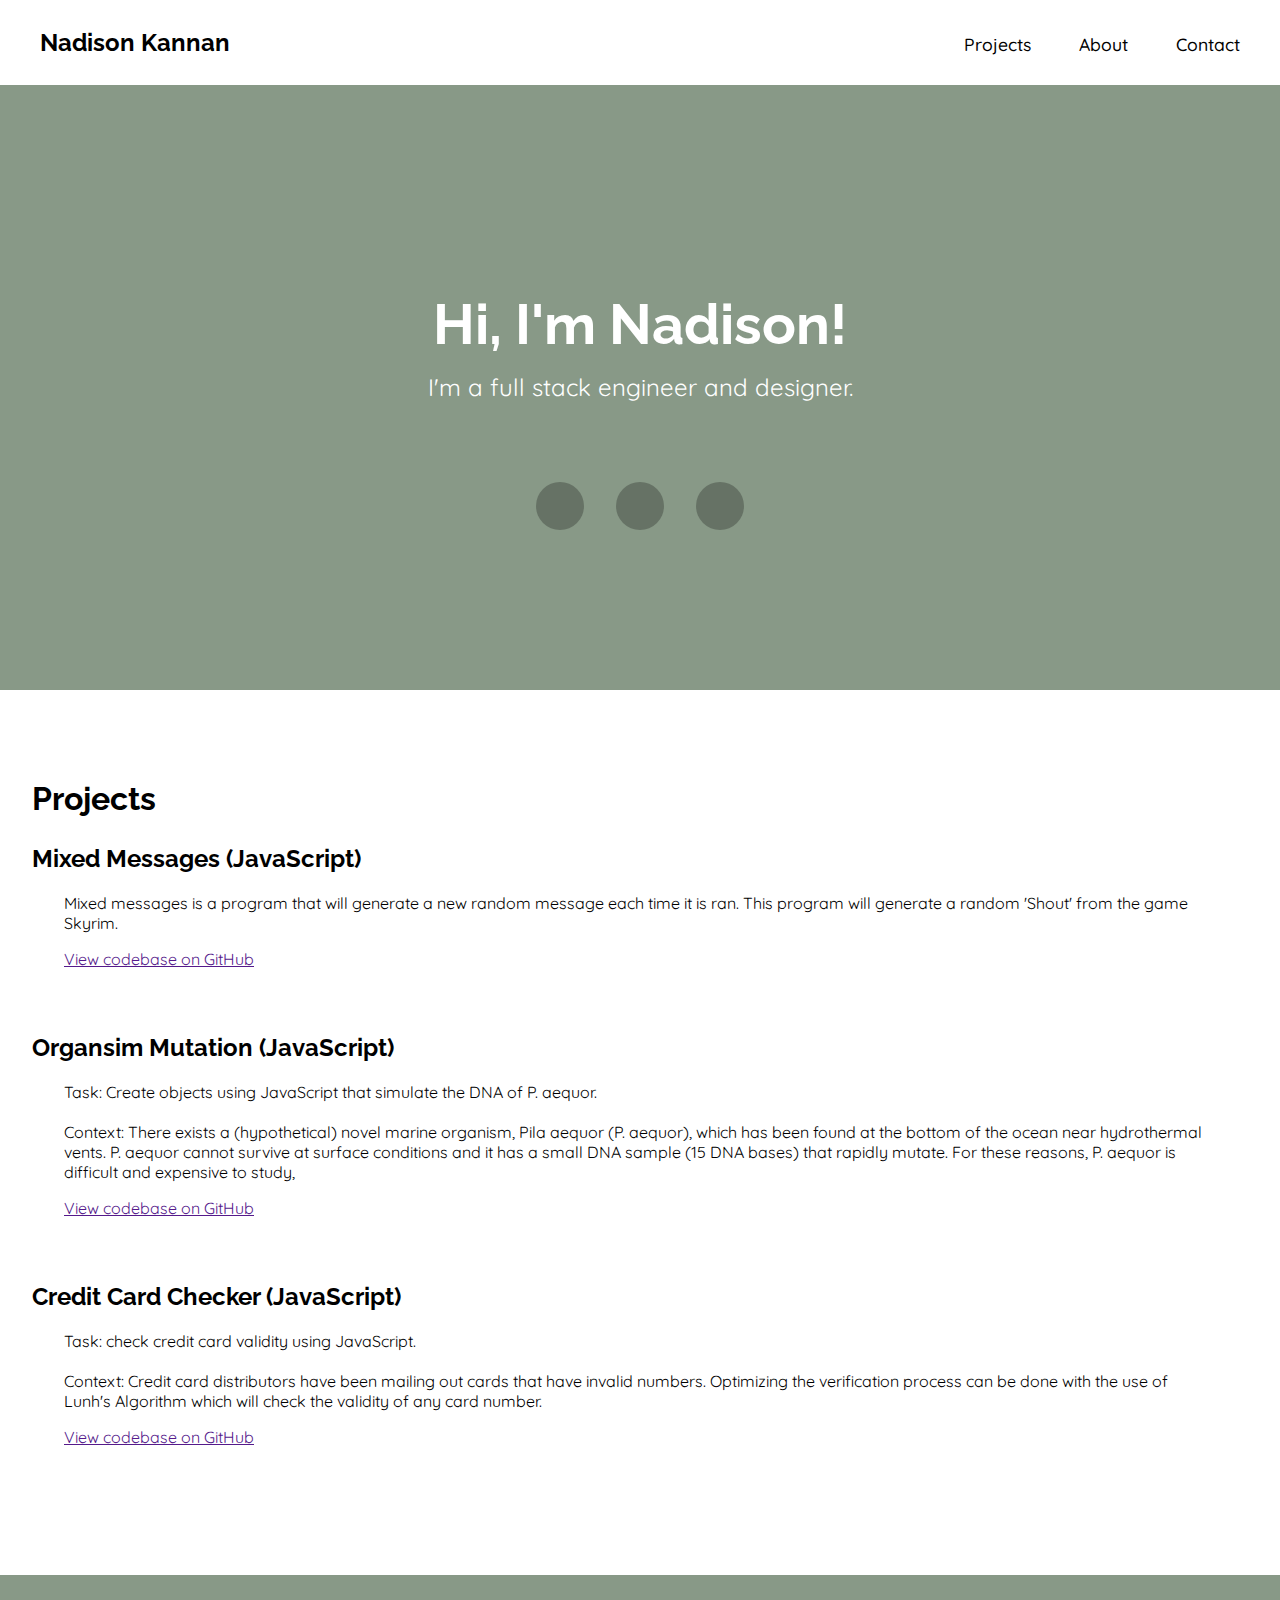
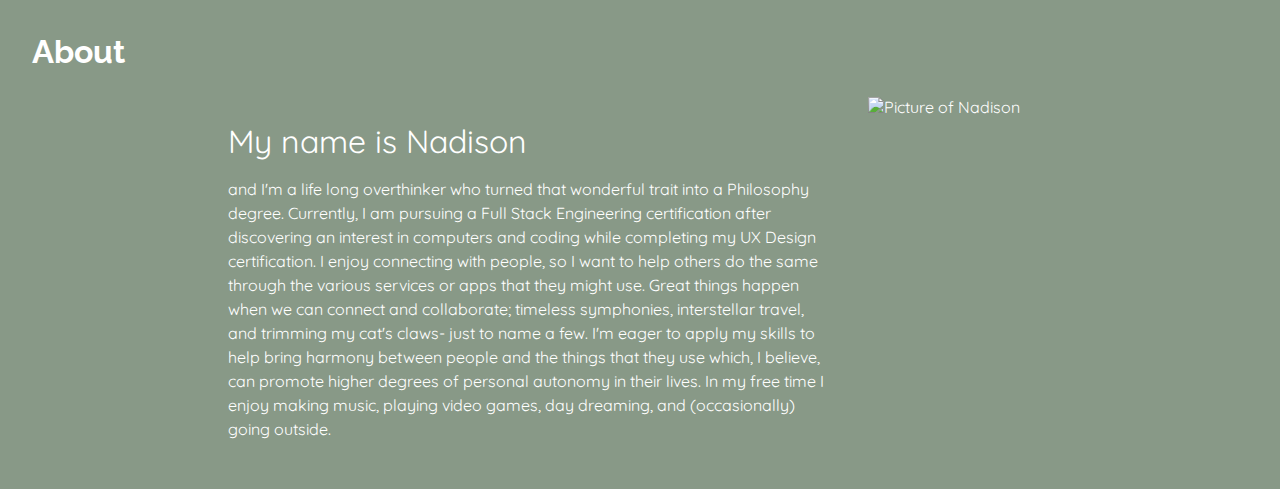
==== index.html @ 021ddaa5 "Add About Me" ====
<!DOCTYPE html>
<html lang="en">
<head>
    <meta charset="UTF-8">
    <meta http-equiv="X-UA-Compatible" content="IE=edge">
    <meta name="viewport" content="width=device-width, initial-scale=1.0">
    <link rel="stylesheet" href="./resources/styles.css">
    <link rel="preconnect" href="https://fonts.googleapis.com">
    <link rel="preconnect" href="https://fonts.gstatic.com" crossorigin>
    <link href="https://fonts.googleapis.com/css2?family=Quicksand:wght@300;400;500;700&family=Raleway:wght@300;400;500&display=swap" rel="stylesheet">
    <title>Nadison's Portfolio</title>
</head>
<body>
    <!-- Header -->
    <header>
        <div id="logo">
            <h2><a href="./index.html">Nadison Kannan</a></h2>
        </div>
        <nav>
            <ol>
                <li><a href="">Projects</a></li>
                <li><a href="./about.html">About</a></li>
                <li><a href="./contact.html">Contact</a></li>
            </ol>
        </nav>
    </header>

    <!-- Banner -->
    <section id="banner">
        <div id="intro">
            <h2>Hi, I'm Nadison!</h2>
            <p>I'm a full stack engineer and designer.</p>
            <div class="socials">
                <div class="profile linkedin"><img src="" alt=""></div>
                <div class="profile github"><img src="" alt=""></div>
                <div class="profile behance"><img src="" alt=""></div>
            </div>
        </div>
    </section>
        
    <!-- Projects -->
    <section id="work">
        <div class="title">
            <h2>Projects</h2>
        </div>
        <!-- Each section will be hidden and can be revealed via click using JS -->
        <div class="project">
            <h2>Mixed Messages (JavaScript)</h2>
            <div class="description-container">
                <p class="description">
                Mixed messages is a program that will generate a new random message 
                each time it is ran. This program will generate a random 'Shout' from the game Skyrim.
                </p>
                <a href="">View codebase on GitHub</a>
            </div>
        </div>
        <div class="project">
            <h2>Organsim Mutation (JavaScript)</h2>
            <div class="description-container">
                <p class="description">
                    Task: Create objects using JavaScript that simulate the DNA of P. aequor.
                    <br>
                    <br>
                    Context: There exists a (hypothetical) novel marine organism, Pila aequor (P. aequor), which has been
                    found at the bottom of the ocean near hydrothermal vents. P. aequor cannot survive at surface 
                    conditions and it has a small DNA sample (15 DNA bases) that rapidly mutate. For these reasons,
                    P. aequor is difficult and expensive to study,
                </p>
                <a href="">View codebase on GitHub</a>
            </div>
        </div>
        <div class="project">
            <h2>Credit Card Checker (JavaScript)</h2>
            <div class="description-container">
                <p class="description">
                    Task: check credit card validity using JavaScript. 
                    <br>
                    <br>
                    Context: Credit card distributors have been mailing out cards that have invalid numbers. 
                    Optimizing the verification process can be done with the use of Lunh's Algorithm 
                    which will check the validity of any card number. </p>
                <a href="">View codebase on GitHub</a>
            </div>
        </div>

        <!-- IDEA 1        
        <div class="projects">
            <div class="container">
                <a href=""><img src="" alt=""></a>
                <a href=""><p>Mixed Messages (JavaScript)</p></a>
            </div>
            <div class="container">
                <a href=""><img src="" alt=""></a>
                <a href=""><p>Organism Mutation (JavaScript)</p></a>
            </div>
            <div class="container">
                <a href=""><img src="" alt=""></a>
                <a href=""><p>Credential Checker (JavaScript)</p></a>
            </div>
        </div>
         -->
    </section>

    <!-- About -->
    <section id="about">
        <div class="title">
            <h2>About</h2>
        </div>
        <div class="about-countainer">
            <div id="portrait">
                <img src="./resources/images/headshot_longtie_edit1 (1) 2.jpg" alt="Picture of Nadison">
            </div> 
            <div class="details-container">
                <h3>My name is Nadison</h3>
                <p><br>  and I'm a life long overthinker who turned that wonderful trait into a Philosophy degree. Currently, I am pursuing a Full Stack Engineering certification after discovering an interest in computers and coding while completing my UX Design certification. I enjoy connecting with people, so I want to help others do the same through the various services or apps that they might use. Great things happen when we can connect and collaborate; timeless symphonies, interstellar travel, and trimming my cat's claws- just to name a few. I'm eager to apply my skills to help bring harmony between people and the things that they use which, I believe, can promote higher degrees of personal autonomy in their lives. 
    
                    In my free time I enjoy making music, playing video games, day dreaming, and (occasionally) going outside. </p>
            </div>
            
        </div>
    </section>

</body>
</html>
---- resources/styles.css ----
/* Universal */
body {
    font-family: 'Quicksand', sans-serif;
    font-size: 16px;
    margin: 0;
    padding: 0;
}

h1 , h2{
    font-family: 'Raleway', sans-serif;
}

/* Header */
header {
    display: flex;
    justify-content: space-between;
    align-items: baseline;
    padding: 0.5rem 2.5rem;
    /* border: 1px solid red; */
}

#logo a {
    font-weight: bold;
}

nav ol {
    display: flex;
    list-style-type: none;
}

nav ol li {
    margin-left: 3rem;
    font-size: 1.1rem;
}

header a {
    text-decoration: none;
    font-weight: 500;
    color: black;
    transition: 0.5s;
}

header a:hover {
    color: gray;
    transition: 0.5s;
}

/* Banner */
#intro {
    /* border: 1px solid red; */
    text-align: center;
    padding: 10rem 0;
    font-size: 1.5rem;
    background-color: #889987;
    color: white;
}

#intro h2 {
    font-size: 3.5rem;
}

#intro p {
    font-weight: 400;
    margin-top: -2rem;
}

.socials {
    /* border: 1px solid red; */
    margin-top: 5rem;
    display: flex;
    justify-content: center;
}

.profile {
    width: 3rem;
    height: 3rem;
    background-color: rgba(0, 0, 0, 0.25);
    border-radius: 100%;
    margin: 0 1rem;
    transition: 0.25s;
}

.profile:hover {
    background-color: #3f7bbf;
    transition: 0.25s;
}

/* Projects */
#work {
    padding: 2rem 0;
    margin: 2rem;
    /* border: 1px solid red; */
}

.title h2 {
    /* text-align: center; */
    font-size: 2rem;
}

.project {
    margin-bottom: 2rem;
}

.description-container {
    margin: 0 2rem 4rem 2rem;
}

/* IDEA 1 */
/* .projects {
    margin: auto 5rem;
    border: 1px solid red;
    display: flex;
    flex-flow: row wrap;
    justify-content: space-evenly;

}

.container {
    border: 1px solid red;
    margin: 1rem 2rem;
    flex-basis: 30%;
    min-height: 15rem;
    min-width: 15rem;
    max-width: 15rem;
} */

/* About */
#about {
    padding: 2rem 0;
    background-color: #889987;
    color: white;
    /* border: 1px solid red; */
}

#about .title h2 {
    /* text-align: center; */
    font-size: 2rem;
    margin-left: 2rem;
}

.about-countainer {
    display: flex;
    flex-flow: row-reverse wrap;
    justify-content: center;
    margin: 0 2rem;
    /* flex-flow: row-reverse wrap; */
}

.details-container h3 {
    font-weight: 400;
    font-size: 2rem;
    margin-bottom: 0;
}

.details-container p {
    margin-top: 0;
}

.details-container {
    max-width: 50%;
    /* border: 1px solid red; */
    line-height: 1.5rem;
}

#portrait {

}

#portrait img {
    /* border: 1px solid red; */
    height: 35rem;
    width: auto;
    overflow: hidden;
    margin: 0 2rem;
}

/* Footer */
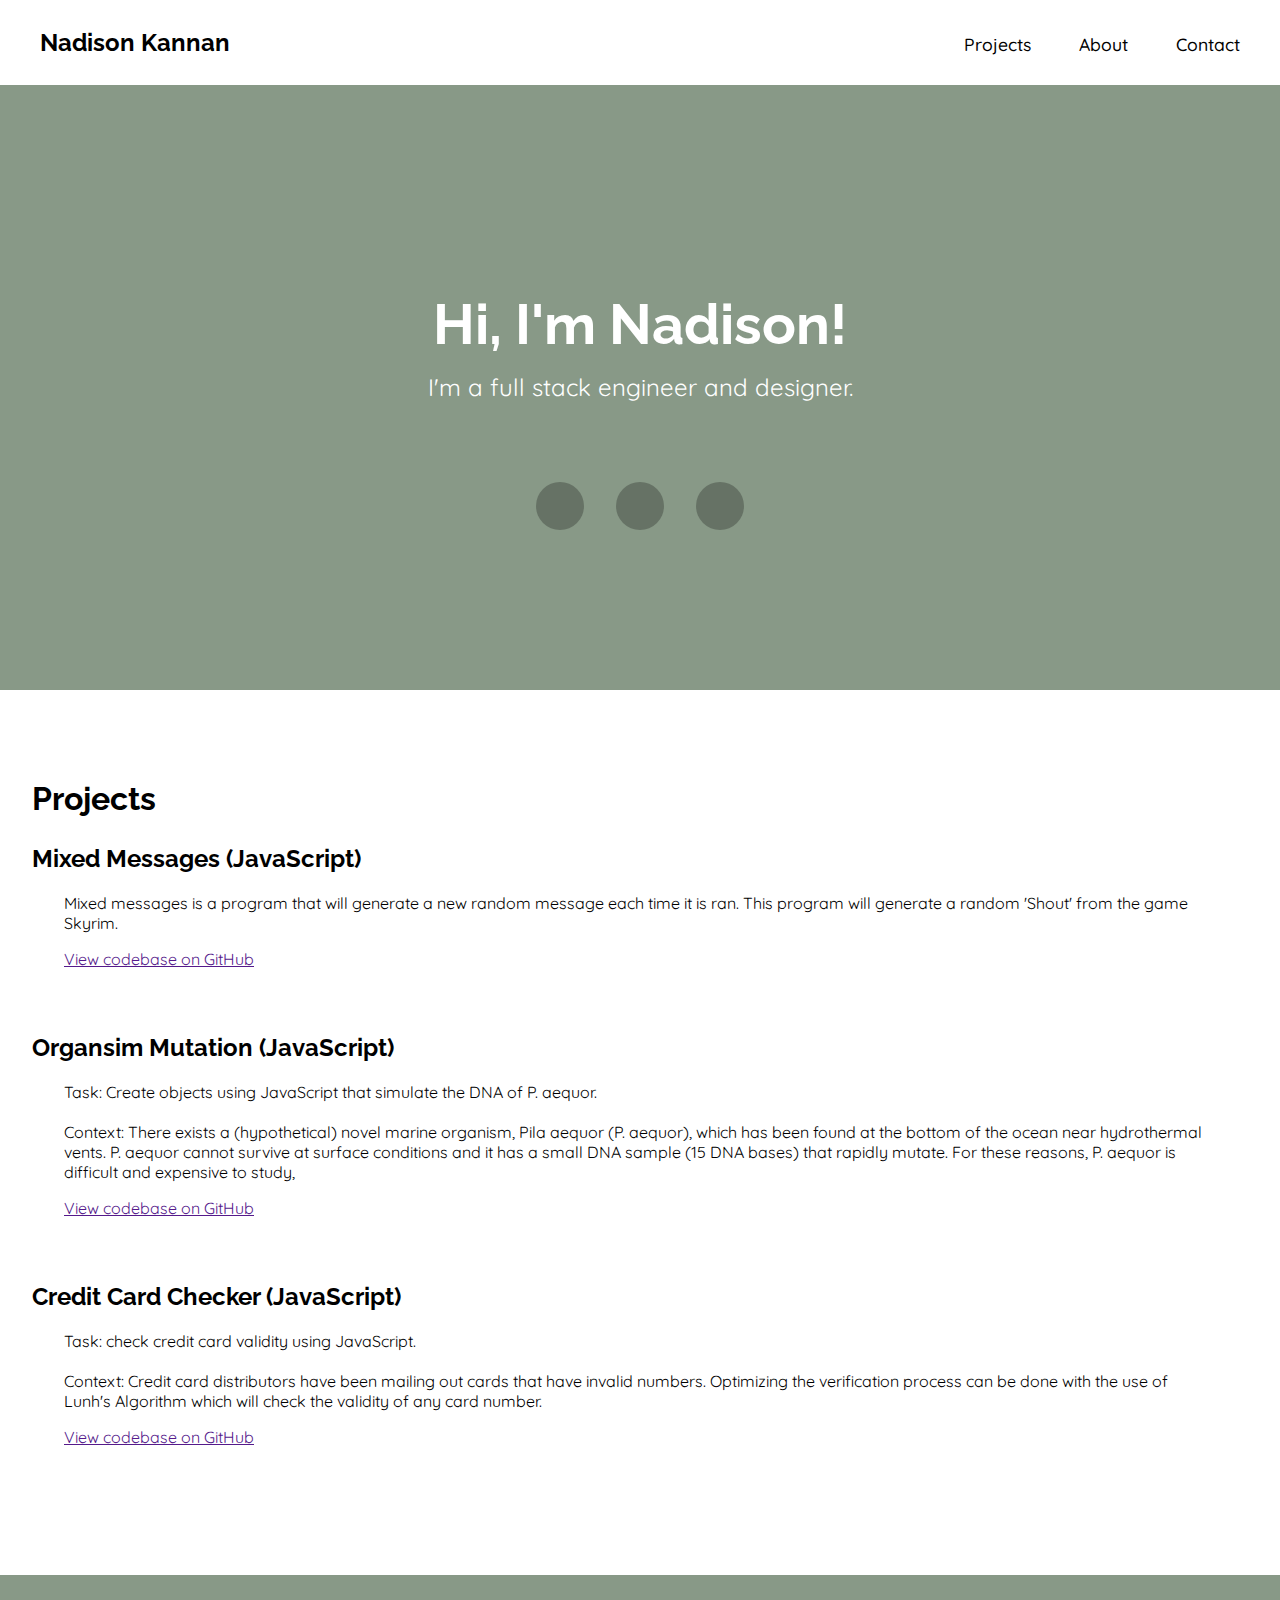
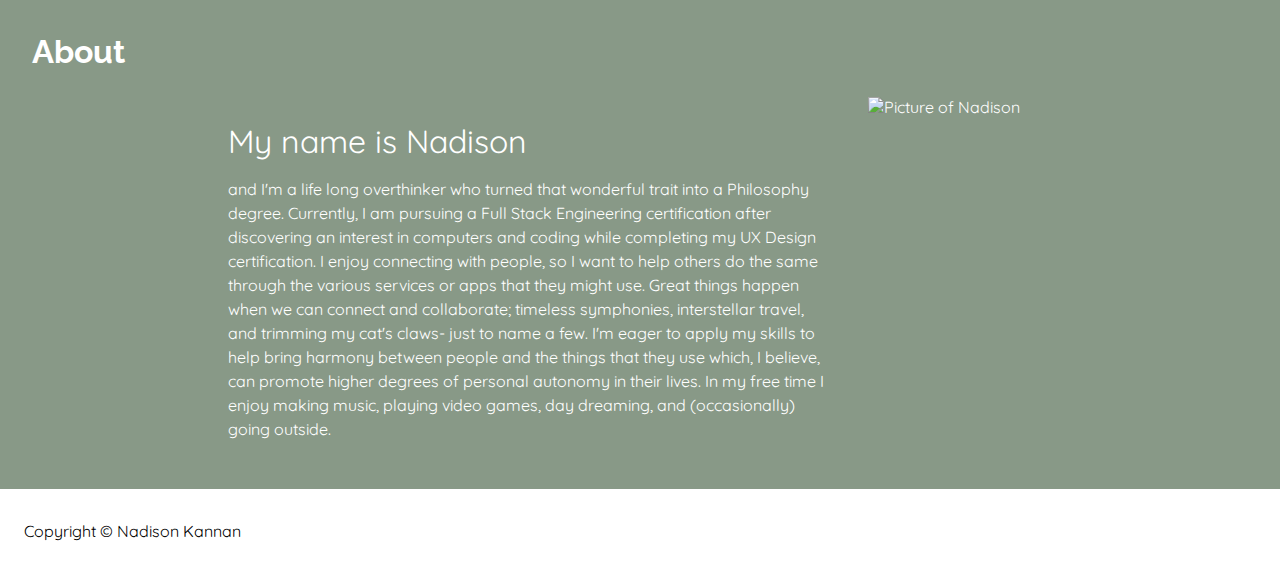
==== commit c743a8a4: "Add footer" ====
--- a/index.html
+++ b/index.html
@@ -120,5 +120,10 @@
         </div>
     </section>
 
+    <!-- Footer -->
+    <footer>
+        <p>Copyright © Nadison Kannan</p>
+    </footer>
+
 </body>
 </html>--- a/resources/styles.css
+++ b/resources/styles.css
@@ -174,4 +174,9 @@
     margin: 0 2rem;
 }
 
-/* Footer */+/* Footer */
+
+
+footer p {
+    margin: 2rem 0 2rem 1.5rem;
+}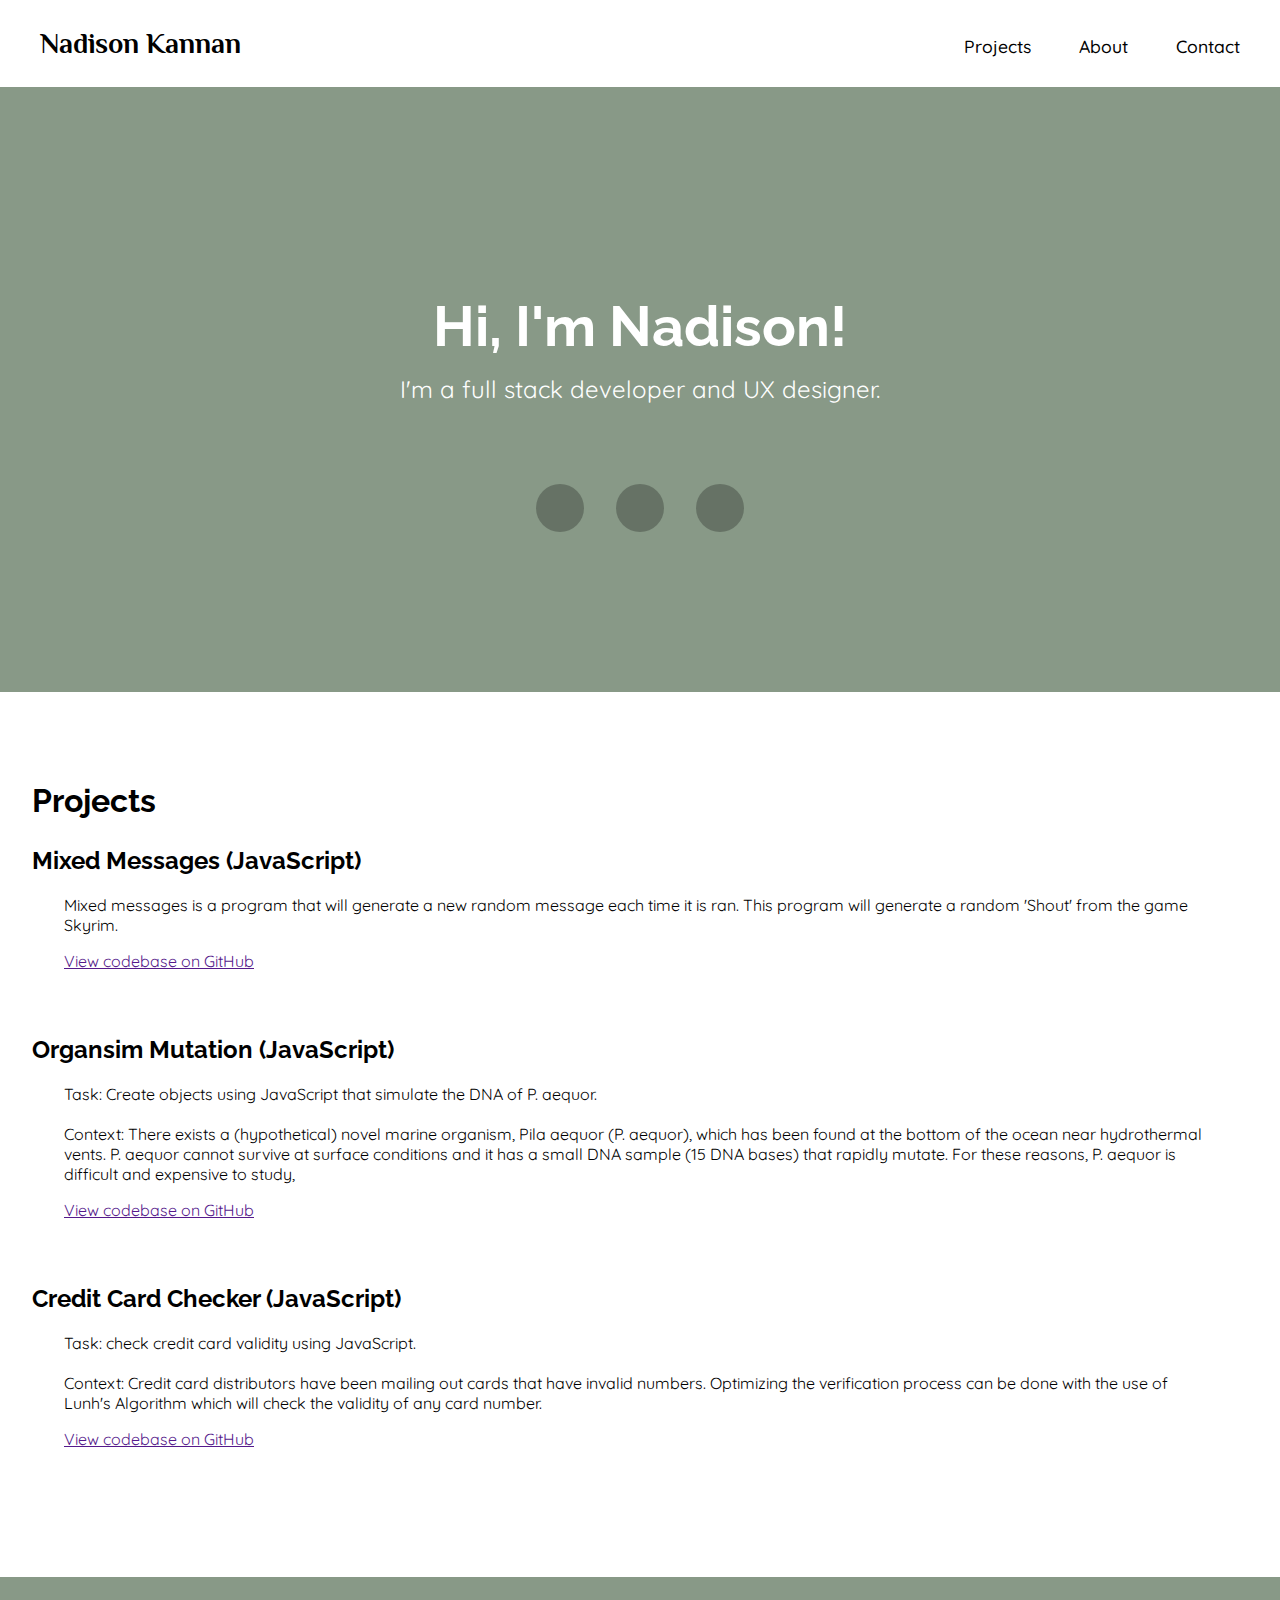
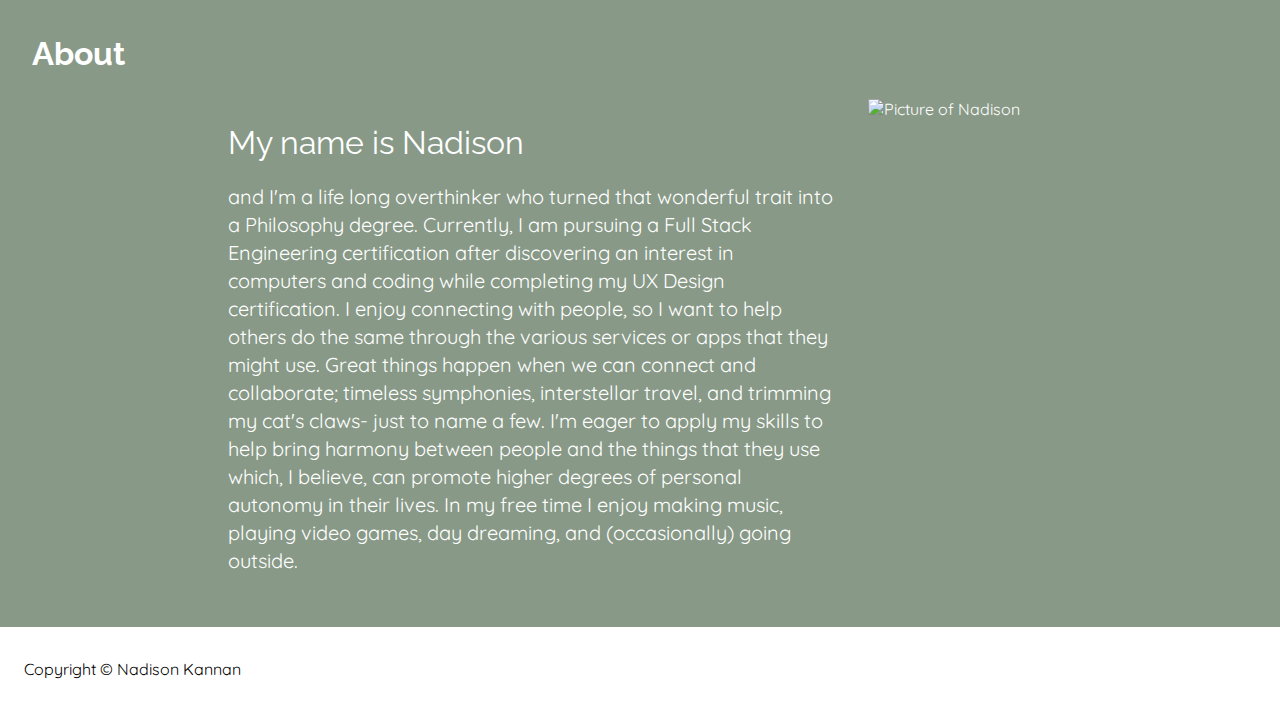
==== commit 8a6a2fbc: "Add social icons" ====
--- a/index.html
+++ b/index.html
@@ -7,7 +7,10 @@
     <link rel="stylesheet" href="./resources/styles.css">
     <link rel="preconnect" href="https://fonts.googleapis.com">
     <link rel="preconnect" href="https://fonts.gstatic.com" crossorigin>
-    <link href="https://fonts.googleapis.com/css2?family=Quicksand:wght@300;400;500;700&family=Raleway:wght@300;400;500&display=swap" rel="stylesheet">
+    <link rel="preconnect" href="https://fonts.googleapis.com">
+<link rel="preconnect" href="https://fonts.gstatic.com" crossorigin>
+<link href="https://fonts.googleapis.com/css2?family=Philosopher&family=Quicksand:wght@300;400;500;700&family=Raleway:wght@300;400;500&display=swap" rel="stylesheet">
+    <script src="https://kit.fontawesome.com/886e2b9f76.js" crossorigin="anonymous"></script>
     <title>Nadison's Portfolio</title>
 </head>
 <body>
@@ -29,11 +32,11 @@
     <section id="banner">
         <div id="intro">
             <h2>Hi, I'm Nadison!</h2>
-            <p>I'm a full stack engineer and designer.</p>
+            <p>I'm a full stack developer and UX designer.</p>
             <div class="socials">
-                <div class="profile linkedin"><img src="" alt=""></div>
-                <div class="profile github"><img src="" alt=""></div>
-                <div class="profile behance"><img src="" alt=""></div>
+                <a href="https://www.linkedin.com/in/nadison-kannan/" target="_blank"><div class="profile linkedin"><i class="fa-brands fa-linkedin-in"></i></div></a>
+                <a href="https://github.com/nkannan94"  target="_blank"><div class="profile github"><i class="fa-brands fa-github"></i></div></a>
+                <a href="https://www.behance.net/nadisonkannan"  target="_blank"><div class="profile behance"><i class="fa-brands fa-behance"></i></div></a>
             </div>
         </div>
     </section>
@@ -123,6 +126,7 @@
     <!-- Footer -->
     <footer>
         <p>Copyright © Nadison Kannan</p>
+        
     </footer>
 
 </body>
--- a/resources/styles.css
+++ b/resources/styles.css
@@ -6,7 +6,11 @@
     padding: 0;
 }
 
-h1 , h2{
+h1 {
+    font-family: 'Philosopher', sans-serif;
+}
+
+h2, h3, h4, h5, h6 {
     font-family: 'Raleway', sans-serif;
 }
 
@@ -21,6 +25,8 @@
 
 #logo a {
     font-weight: bold;
+    font-family: 'Philosopher', sans-serif;
+    font-size: 1.75rem;
 }
 
 nav ol {
@@ -41,7 +47,7 @@
 }
 
 header a:hover {
-    color: gray;
+    color: #3f7bbf;
     transition: 0.5s;
 }
 
@@ -71,6 +77,11 @@
     justify-content: center;
 }
 
+.socials a {
+    text-decoration: none;
+    color: #FFF;
+}
+
 .profile {
     width: 3rem;
     height: 3rem;
@@ -78,6 +89,9 @@
     border-radius: 100%;
     margin: 0 1rem;
     transition: 0.25s;
+    display: flex;
+    align-items: center;
+    justify-content: center;
 }
 
 .profile:hover {
@@ -154,16 +168,14 @@
 
 .details-container p {
     margin-top: 0;
+    font-size: 1.25rem;
+    line-height: 1.75rem;
 }
 
 .details-container {
     max-width: 50%;
     /* border: 1px solid red; */
     line-height: 1.5rem;
-}
-
-#portrait {
-
 }
 
 #portrait img {
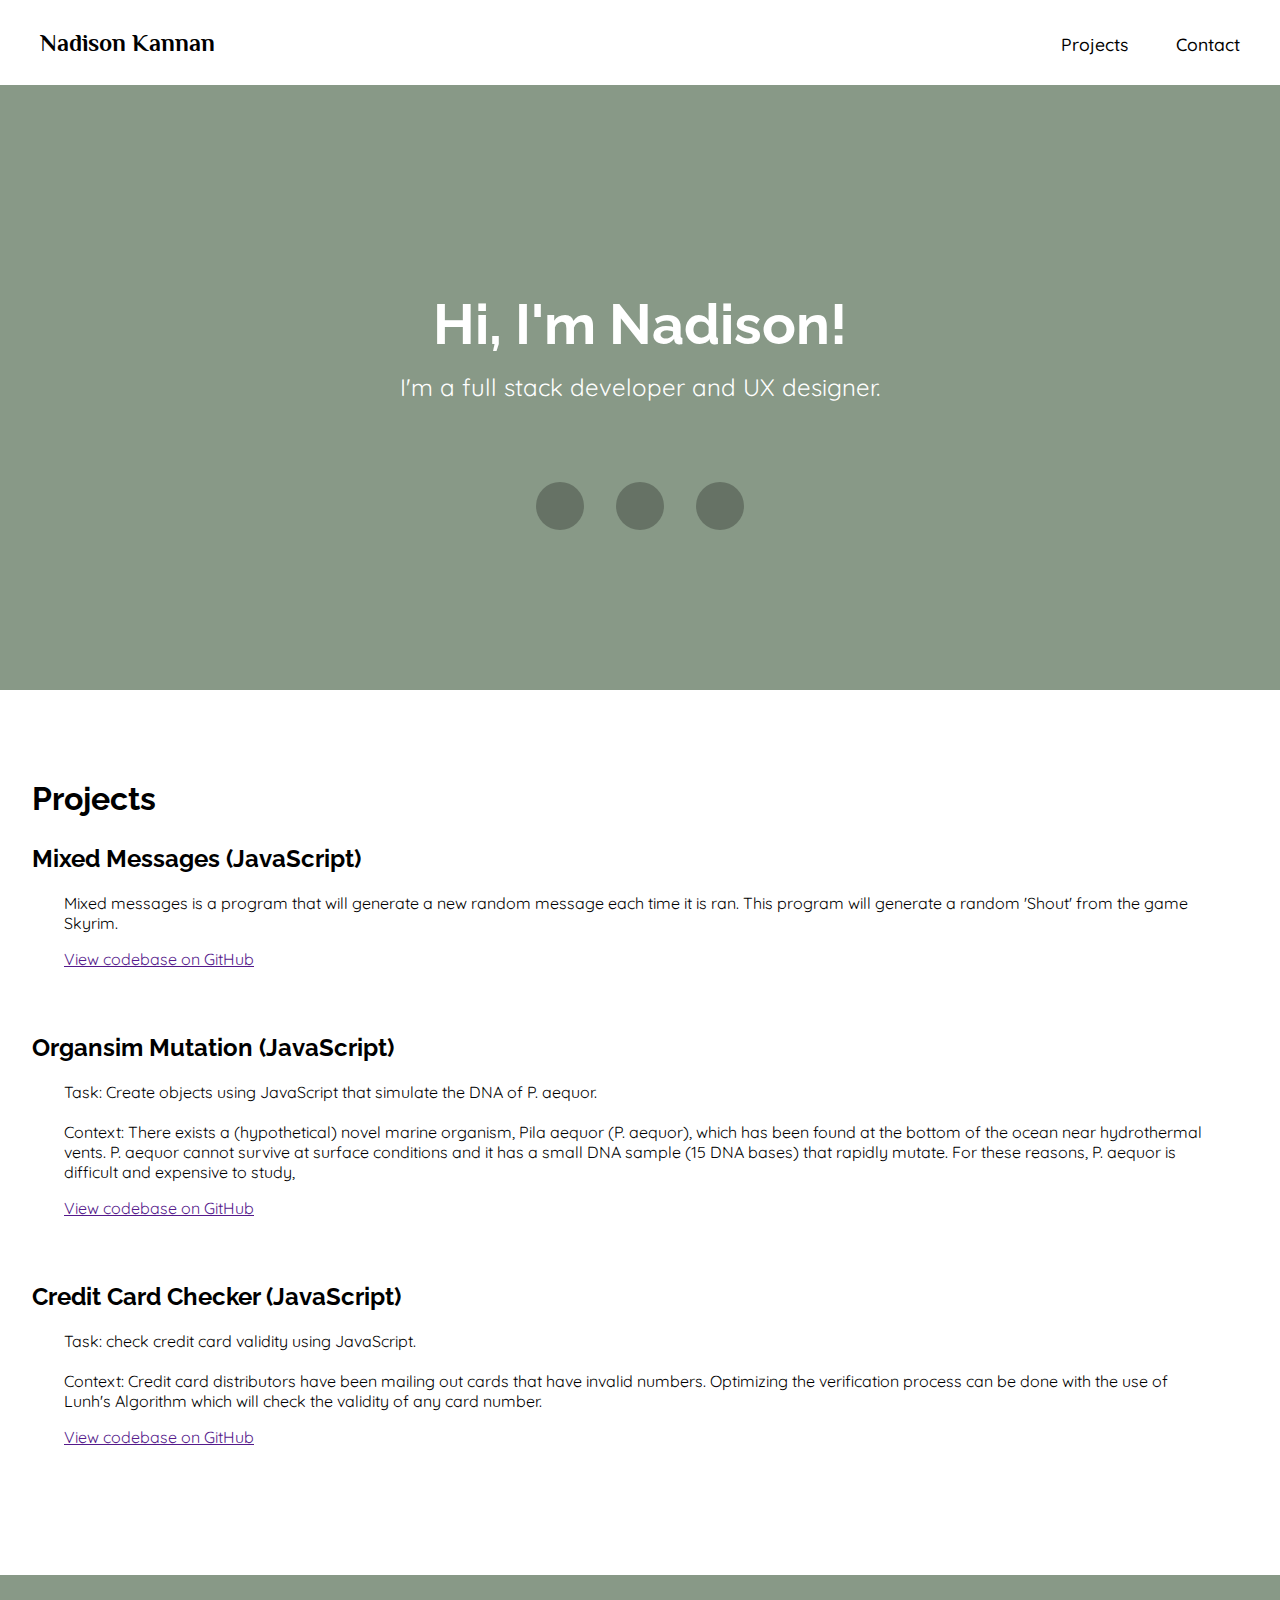
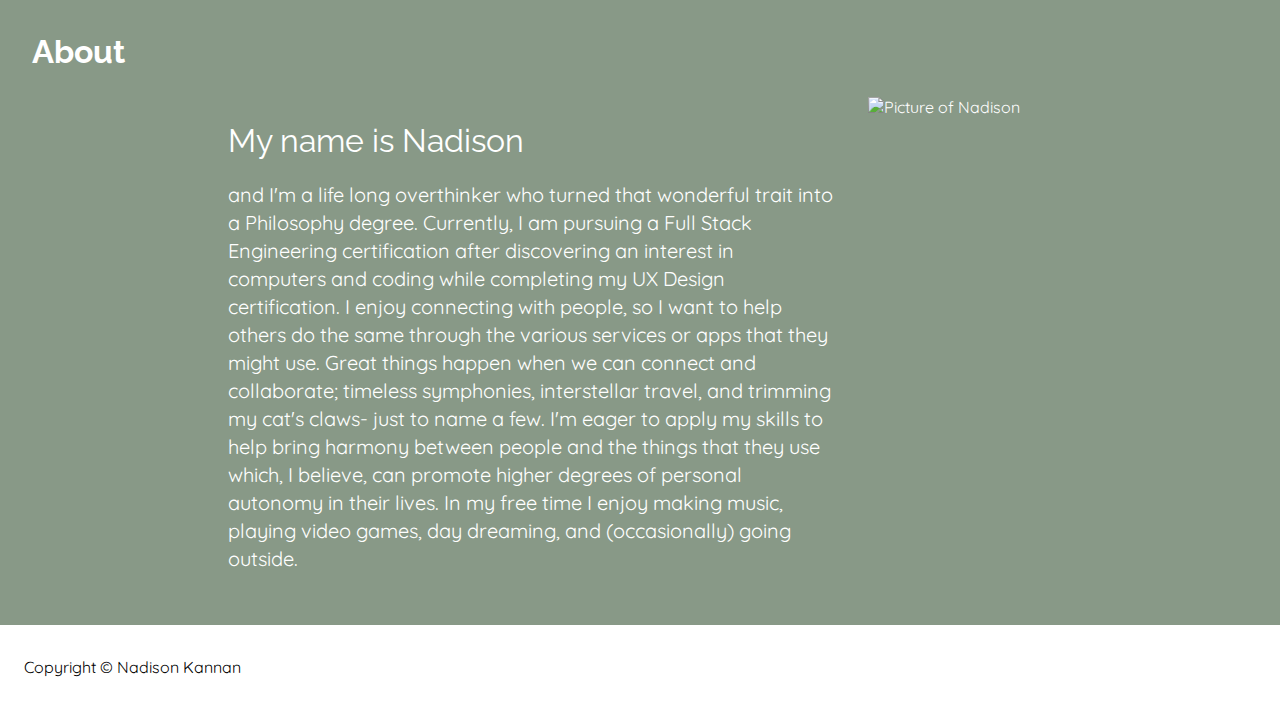
==== commit 7b16b8d2: "Same as previous" ====
--- a/index.html
+++ b/index.html
@@ -8,8 +8,8 @@
     <link rel="preconnect" href="https://fonts.googleapis.com">
     <link rel="preconnect" href="https://fonts.gstatic.com" crossorigin>
     <link rel="preconnect" href="https://fonts.googleapis.com">
-<link rel="preconnect" href="https://fonts.gstatic.com" crossorigin>
-<link href="https://fonts.googleapis.com/css2?family=Philosopher&family=Quicksand:wght@300;400;500;700&family=Raleway:wght@300;400;500&display=swap" rel="stylesheet">
+    <link rel="preconnect" href="https://fonts.gstatic.com" crossorigin>
+    <link href="https://fonts.googleapis.com/css2?family=Philosopher&family=Quicksand:wght@300;400;500;700&family=Raleway:wght@300;400;500&display=swap" rel="stylesheet">
     <script src="https://kit.fontawesome.com/886e2b9f76.js" crossorigin="anonymous"></script>
     <title>Nadison's Portfolio</title>
 </head>
@@ -21,8 +21,8 @@
         </div>
         <nav>
             <ol>
-                <li><a href="">Projects</a></li>
-                <li><a href="./about.html">About</a></li>
+                <li><a href="./index.html">Projects</a></li>
+                <!-- <li><a href="./about.html">About</a></li> -->
                 <li><a href="./contact.html">Contact</a></li>
             </ol>
         </nav>
--- a/resources/styles.css
+++ b/resources/styles.css
@@ -8,6 +8,7 @@
 
 h1 {
     font-family: 'Philosopher', sans-serif;
+    font-size: 1.75rem;
 }
 
 h2, h3, h4, h5, h6 {
@@ -26,7 +27,6 @@
 #logo a {
     font-weight: bold;
     font-family: 'Philosopher', sans-serif;
-    font-size: 1.75rem;
 }
 
 nav ol {
@@ -187,8 +187,27 @@
 }
 
 /* Footer */
-
-
 footer p {
     margin: 2rem 0 2rem 1.5rem;
+}
+
+/* Contact */
+#contact {
+    background-color: #889987;
+    padding: 2rem;
+    color: #FFF;
+    text-align: center;
+}
+
+#contact h1 {
+    font-size: 3rem;
+}
+
+#contact h2 {
+    font-weight: 200;
+}
+
+#contact .socials {
+    margin: 2rem 0;
+    padding-top: 1rem;
 }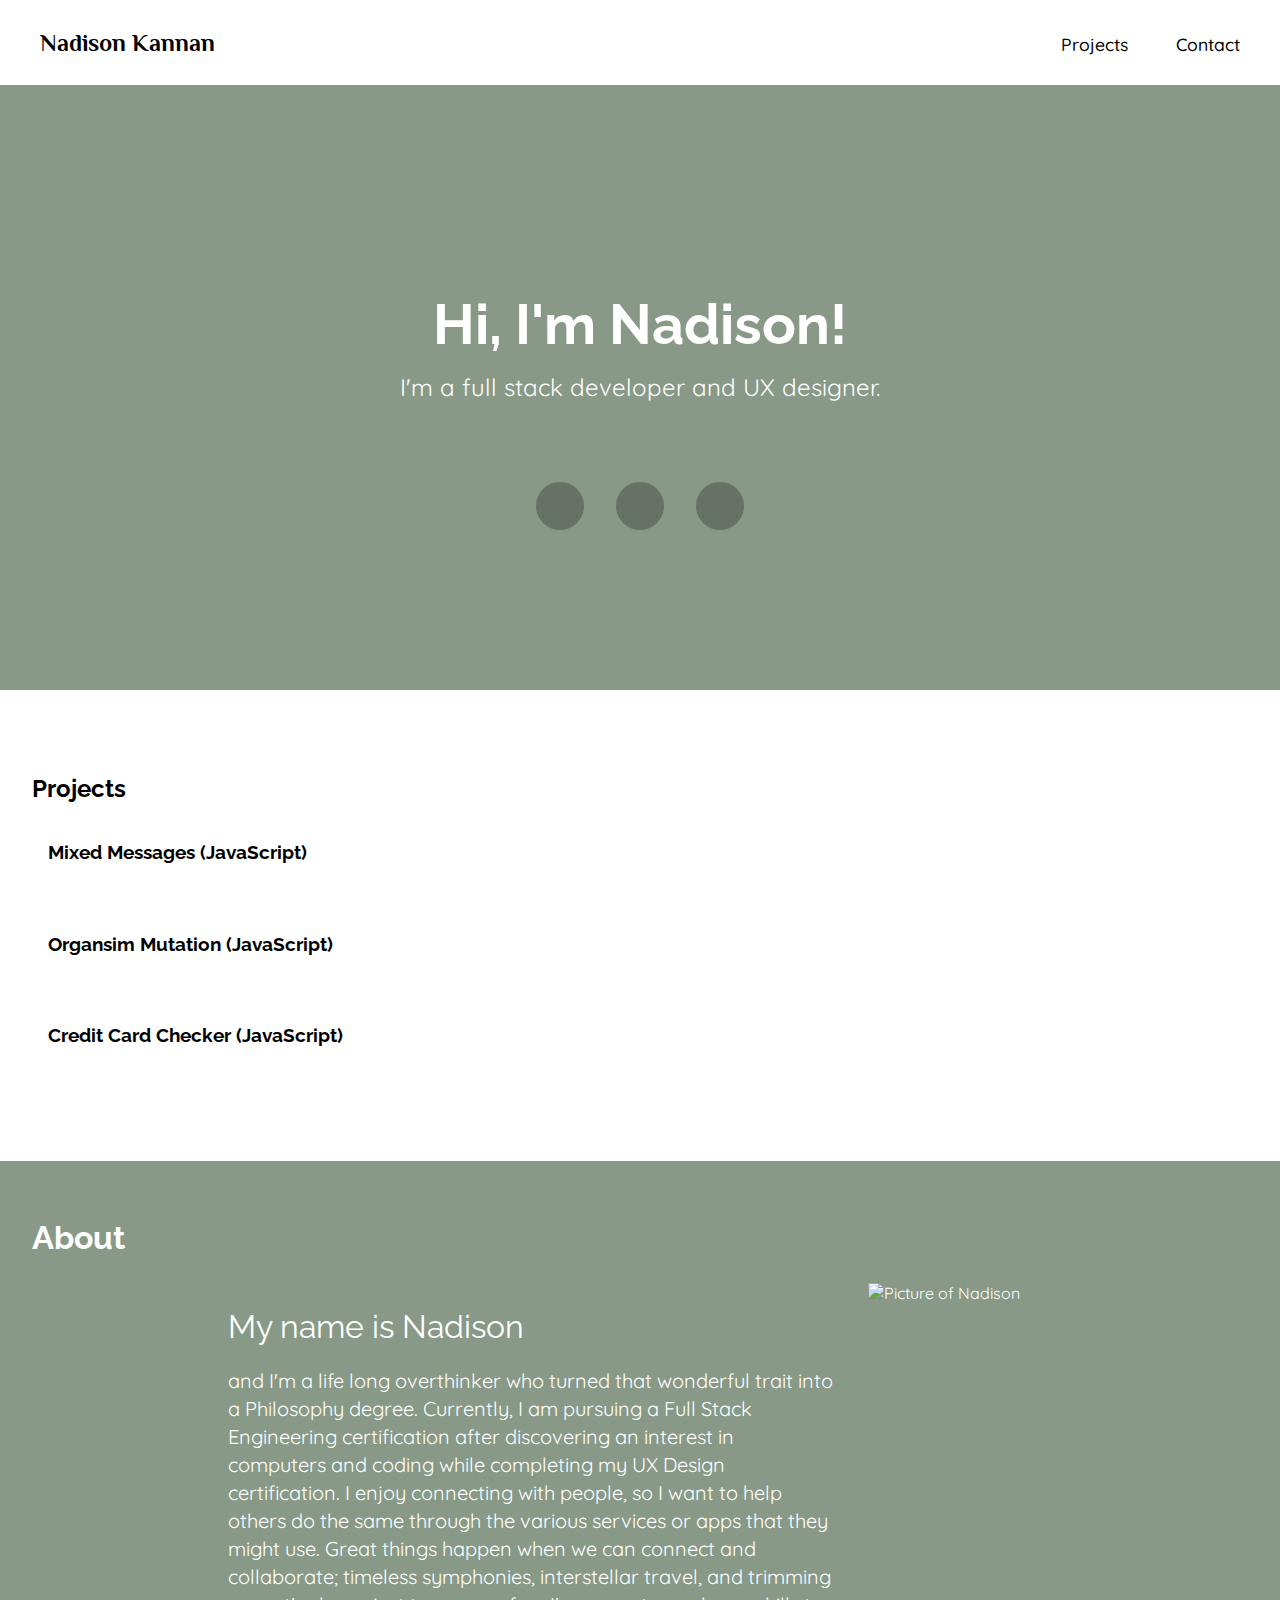
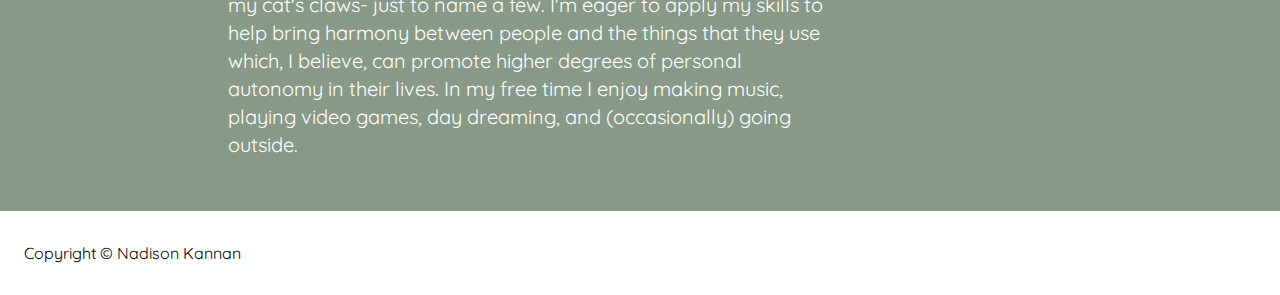
==== commit 306a6a41: "Add display toggle for project descriptions" ====
--- a/index.html
+++ b/index.html
@@ -11,13 +11,14 @@
     <link rel="preconnect" href="https://fonts.gstatic.com" crossorigin>
     <link href="https://fonts.googleapis.com/css2?family=Philosopher&family=Quicksand:wght@300;400;500;700&family=Raleway:wght@300;400;500&display=swap" rel="stylesheet">
     <script src="https://kit.fontawesome.com/886e2b9f76.js" crossorigin="anonymous"></script>
+    
     <title>Nadison's Portfolio</title>
 </head>
 <body>
     <!-- Header -->
     <header>
         <div id="logo">
-            <h2><a href="./index.html">Nadison Kannan</a></h2>
+            <h2><a href="./index.html" class="my-logo">Nadison Kannan</a></h2>
         </div>
         <nav>
             <ol>
@@ -48,17 +49,27 @@
         </div>
         <!-- Each section will be hidden and can be revealed via click using JS -->
         <div class="project">
-            <h2>Mixed Messages (JavaScript)</h2>
+            <div class="project-name">
+                <div class="arrow-up"><i class="fa-solid fa-chevron-up"></i></div>
+                <div class="arrow-down"><i class="fa-solid fa-chevron-down"></i></div>
+                <h3 class="project-title">Mixed Messages (JavaScript)</h3>
+            </div>
+            
             <div class="description-container">
                 <p class="description">
                 Mixed messages is a program that will generate a new random message 
                 each time it is ran. This program will generate a random 'Shout' from the game Skyrim.
                 </p>
-                <a href="">View codebase on GitHub</a>
+                <a href="https://github.com/nkannan94/Mixed-Messages" target="_blank">View codebase on GitHub</a>
             </div>
         </div>
         <div class="project">
-            <h2>Organsim Mutation (JavaScript)</h2>
+            <div class="project-name">
+                <div class="arrow-up"><i class="fa-solid fa-chevron-up"></i></div>
+                <div class="arrow-down"><i class="fa-solid fa-chevron-down"></i></div>
+                <h3 class="project-title">Organsim Mutation (JavaScript)</h3>
+            </div>
+            
             <div class="description-container">
                 <p class="description">
                     Task: Create objects using JavaScript that simulate the DNA of P. aequor.
@@ -69,11 +80,17 @@
                     conditions and it has a small DNA sample (15 DNA bases) that rapidly mutate. For these reasons,
                     P. aequor is difficult and expensive to study,
                 </p>
-                <a href="">View codebase on GitHub</a>
+                <a href="" target="_blank">View codebase on GitHub</a>
             </div>
         </div>
         <div class="project">
-            <h2>Credit Card Checker (JavaScript)</h2>
+            <div class="project-name">
+                <div class="arrow-up"><i class="fa-solid fa-chevron-up"></i></div>
+                <div class="arrow-down"><i class="fa-solid fa-chevron-down"></i></div>
+                <h3 class="project-title">Credit Card Checker (JavaScript)</h3>
+            </div>
+
+
             <div class="description-container">
                 <p class="description">
                     Task: check credit card validity using JavaScript. 
@@ -82,7 +99,7 @@
                     Context: Credit card distributors have been mailing out cards that have invalid numbers. 
                     Optimizing the verification process can be done with the use of Lunh's Algorithm 
                     which will check the validity of any card number. </p>
-                <a href="">View codebase on GitHub</a>
+                <a href="" target="_blank">View codebase on GitHub</a>
             </div>
         </div>
 
@@ -126,8 +143,10 @@
     <!-- Footer -->
     <footer>
         <p>Copyright © Nadison Kannan</p>
-        
     </footer>
 
+    <script src="./resources/script.js"></script>
 </body>
+
+
 </html>--- a/resources/styles.css
+++ b/resources/styles.css
@@ -67,7 +67,7 @@
 
 #intro p {
     font-weight: 400;
-    margin-top: -2rem;
+    margin: -2rem 2rem 0 2rem;
 }
 
 .socials {
@@ -106,17 +106,36 @@
     /* border: 1px solid red; */
 }
 
-.title h2 {
+.title .project-title {
     /* text-align: center; */
     font-size: 2rem;
 }
 
+.project-name {
+    display: flex;
+    align-items: center;
+}
+
+.project-title {
+    margin-left: 1rem;
+}
+
+.arrow-up {
+    cursor: pointer;
+}
+
+.arrow-down {
+    cursor: pointer;
+    display: none;
+}
+
 .project {
     margin-bottom: 2rem;
 }
 
 .description-container {
     margin: 0 2rem 4rem 2rem;
+    display: none;
 }
 
 /* IDEA 1 */
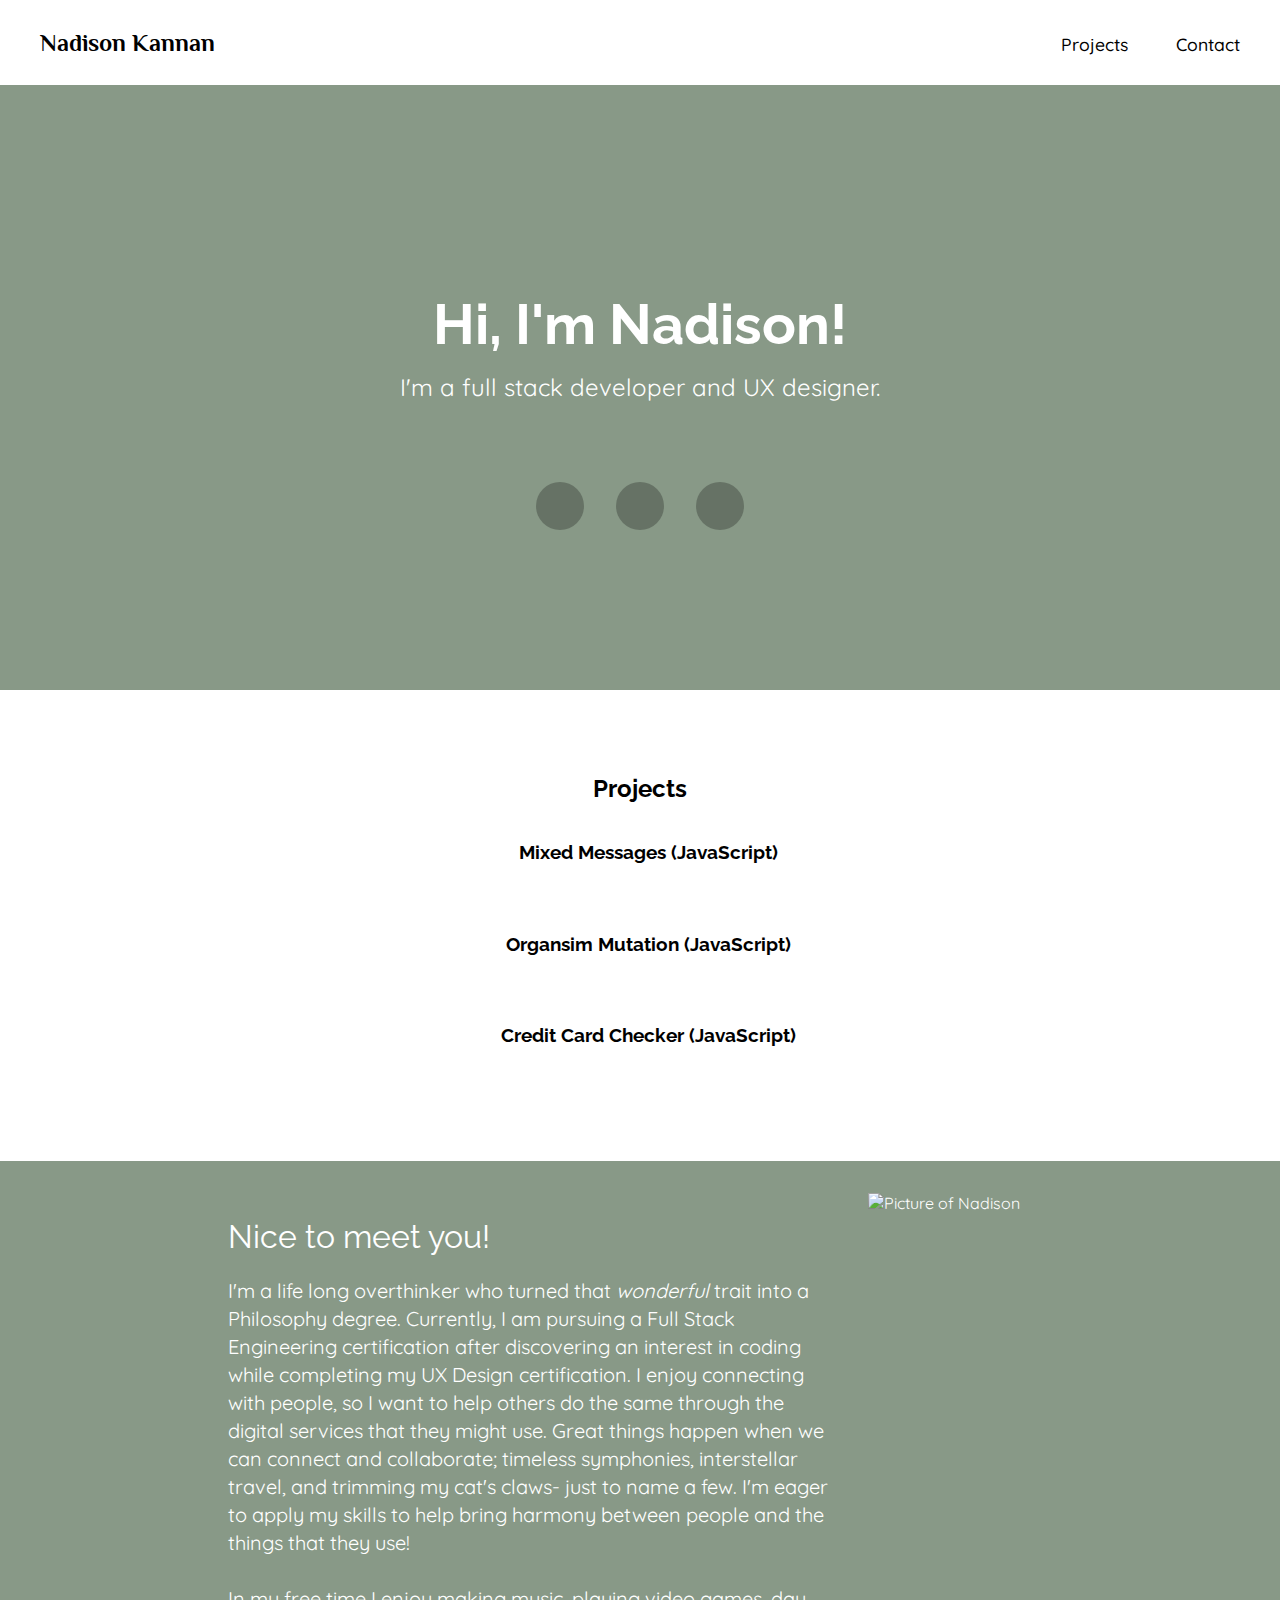
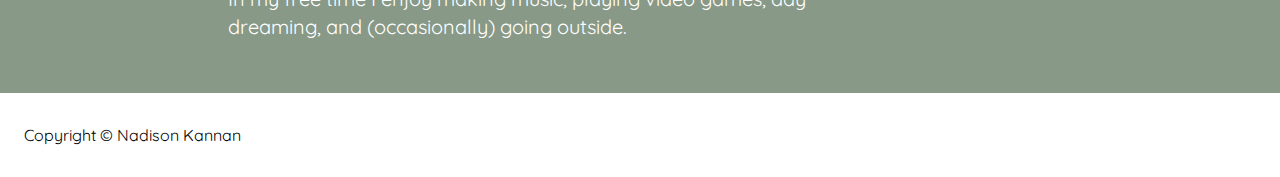
==== commit 245f9522: "Made Projects section scalable and responsive" ====
--- a/index.html
+++ b/index.html
@@ -5,15 +5,17 @@
     <meta http-equiv="X-UA-Compatible" content="IE=edge">
     <meta name="viewport" content="width=device-width, initial-scale=1.0">
     <link rel="stylesheet" href="./resources/styles.css">
+    <!-- fonts -->
     <link rel="preconnect" href="https://fonts.googleapis.com">
     <link rel="preconnect" href="https://fonts.gstatic.com" crossorigin>
     <link rel="preconnect" href="https://fonts.googleapis.com">
     <link rel="preconnect" href="https://fonts.gstatic.com" crossorigin>
     <link href="https://fonts.googleapis.com/css2?family=Philosopher&family=Quicksand:wght@300;400;500;700&family=Raleway:wght@300;400;500&display=swap" rel="stylesheet">
     <script src="https://kit.fontawesome.com/886e2b9f76.js" crossorigin="anonymous"></script>
-    
+    <!-- title -->
     <title>Nadison's Portfolio</title>
 </head>
+
 <body>
     <!-- Header -->
     <header>
@@ -48,62 +50,64 @@
             <h2>Projects</h2>
         </div>
         <!-- Each section will be hidden and can be revealed via click using JS -->
-        <div class="project">
-            <div class="project-name">
-                <div class="arrow-up"><i class="fa-solid fa-chevron-up"></i></div>
-                <div class="arrow-down"><i class="fa-solid fa-chevron-down"></i></div>
-                <h3 class="project-title">Mixed Messages (JavaScript)</h3>
+        <div class="projects-container">
+            <div class="project">
+                <div class="project-name">
+                    <div class="arrow-up"><i class="fa-solid fa-chevron-up"></i></div>
+                    <div class="arrow-down"><i class="fa-solid fa-chevron-down"></i></div>
+                    <h3 class="project-title">Mixed Messages (JavaScript)</h3>
+                </div>
+                
+                <div class="description-container">
+                    <p class="description">
+                    Mixed messages is a program that will generate a new random message 
+                    each time it is ran. This program will generate a random 'Shout' from the game Skyrim.
+                    </p>
+                    <a href="https://github.com/nkannan94/Mixed-Messages" target="_blank">View codebase on GitHub</a>
+                </div>
             </div>
-            
-            <div class="description-container">
-                <p class="description">
-                Mixed messages is a program that will generate a new random message 
-                each time it is ran. This program will generate a random 'Shout' from the game Skyrim.
-                </p>
-                <a href="https://github.com/nkannan94/Mixed-Messages" target="_blank">View codebase on GitHub</a>
+            <div class="project">
+                <div class="project-name">
+                    <div class="arrow-up"><i class="fa-solid fa-chevron-up"></i></div>
+                    <div class="arrow-down"><i class="fa-solid fa-chevron-down"></i></div>
+                    <h3 class="project-title">Organsim Mutation (JavaScript)</h3>
+                </div>
+                
+                <div class="description-container">
+                    <p class="description">
+                        <strong>Task:</strong> Create objects using JavaScript that simulate the DNA of P. aequor.
+                        <br>
+                        <br>
+                        <strong>Context:</strong> There exists a (hypothetical) novel marine organism, Pila aequor (P. aequor), which has been
+                        found at the bottom of the ocean near hydrothermal vents. P. aequor cannot survive at surface 
+                        conditions and it has a small DNA sample (15 DNA bases) that rapidly mutate. For these reasons,
+                        P. aequor is difficult and expensive to study,
+                    </p>
+                    <a href="" target="_blank">View codebase on GitHub</a>
+                </div>
             </div>
-        </div>
-        <div class="project">
-            <div class="project-name">
-                <div class="arrow-up"><i class="fa-solid fa-chevron-up"></i></div>
-                <div class="arrow-down"><i class="fa-solid fa-chevron-down"></i></div>
-                <h3 class="project-title">Organsim Mutation (JavaScript)</h3>
-            </div>
-            
-            <div class="description-container">
-                <p class="description">
-                    Task: Create objects using JavaScript that simulate the DNA of P. aequor.
-                    <br>
-                    <br>
-                    Context: There exists a (hypothetical) novel marine organism, Pila aequor (P. aequor), which has been
-                    found at the bottom of the ocean near hydrothermal vents. P. aequor cannot survive at surface 
-                    conditions and it has a small DNA sample (15 DNA bases) that rapidly mutate. For these reasons,
-                    P. aequor is difficult and expensive to study,
-                </p>
-                <a href="" target="_blank">View codebase on GitHub</a>
-            </div>
-        </div>
-        <div class="project">
-            <div class="project-name">
-                <div class="arrow-up"><i class="fa-solid fa-chevron-up"></i></div>
-                <div class="arrow-down"><i class="fa-solid fa-chevron-down"></i></div>
-                <h3 class="project-title">Credit Card Checker (JavaScript)</h3>
-            </div>
+            <div class="project">
+                <div class="project-name">
+                    <div class="arrow-up"><i class="fa-solid fa-chevron-up"></i></div>
+                    <div class="arrow-down"><i class="fa-solid fa-chevron-down"></i></div>
+                    <h3 class="project-title">Credit Card Checker (JavaScript)</h3>
+                </div>
 
 
-            <div class="description-container">
-                <p class="description">
-                    Task: check credit card validity using JavaScript. 
-                    <br>
-                    <br>
-                    Context: Credit card distributors have been mailing out cards that have invalid numbers. 
-                    Optimizing the verification process can be done with the use of Lunh's Algorithm 
-                    which will check the validity of any card number. </p>
-                <a href="" target="_blank">View codebase on GitHub</a>
+                <div class="description-container">
+                    <p class="description">
+                        <strong>Task:</strong> check credit card validity using JavaScript. 
+                        <br>
+                        <br>
+                        <strong>Context:</strong> Credit card distributors have been mailing out cards that have invalid numbers. 
+                        Optimizing the verification process can be done with the use of Lunh's Algorithm 
+                        which will check the validity of any card number. </p>
+                    <a href="" target="_blank">View codebase on GitHub</a>
+                </div>
             </div>
         </div>
 
-        <!-- IDEA 1        
+        <!-- Template for UX showcase once migrated     
         <div class="projects">
             <div class="container">
                 <a href=""><img src="" alt=""></a>
@@ -123,17 +127,25 @@
 
     <!-- About -->
     <section id="about">
-        <div class="title">
+        <!-- <div class="title">
             <h2>About</h2>
-        </div>
+        </div> -->
         <div class="about-countainer">
             <div id="portrait">
                 <img src="./resources/images/headshot_longtie_edit1 (1) 2.jpg" alt="Picture of Nadison">
             </div> 
             <div class="details-container">
-                <h3>My name is Nadison</h3>
-                <p><br>  and I'm a life long overthinker who turned that wonderful trait into a Philosophy degree. Currently, I am pursuing a Full Stack Engineering certification after discovering an interest in computers and coding while completing my UX Design certification. I enjoy connecting with people, so I want to help others do the same through the various services or apps that they might use. Great things happen when we can connect and collaborate; timeless symphonies, interstellar travel, and trimming my cat's claws- just to name a few. I'm eager to apply my skills to help bring harmony between people and the things that they use which, I believe, can promote higher degrees of personal autonomy in their lives. 
-    
+                <h3>Nice to meet you!</h3>
+                <p><br>I'm a life long overthinker who turned that <i>wonderful</i> trait into a 
+                    Philosophy degree. Currently, I am pursuing a Full Stack Engineering certification 
+                    after discovering an interest in coding while completing my UX Design 
+                    certification. I enjoy connecting with people, so I want to help others 
+                    do the same through the digital services that they might use. Great 
+                    things happen when we can connect and collaborate; timeless symphonies, 
+                    interstellar travel, and trimming my cat's claws- just to name a few. I'm eager 
+                    to apply my skills to help bring harmony between people and the things that they 
+                    use!
+                    <br><br>
                     In my free time I enjoy making music, playing video games, day dreaming, and (occasionally) going outside. </p>
             </div>
             
@@ -144,9 +156,7 @@
     <footer>
         <p>Copyright © Nadison Kannan</p>
     </footer>
-
-    <script src="./resources/script.js"></script>
 </body>
 
-
+<script src="./resources/script.js"></script>
 </html>--- a/resources/styles.css
+++ b/resources/styles.css
@@ -103,7 +103,20 @@
 #work {
     padding: 2rem 0;
     margin: 2rem;
-    /* border: 1px solid red; */
+    display: flex;
+    flex-direction: column;
+    align-items: center;
+}
+
+.projects-container {
+    max-width: 60rem;
+    /* border: 1px solid red; */
+}
+
+.project {
+    display: flex;
+    flex-direction: column;
+    align-items: center;
 }
 
 .title .project-title {
@@ -134,8 +147,11 @@
 }
 
 .description-container {
-    margin: 0 2rem 4rem 2rem;
+    margin: 0 2rem;
     display: none;
+    max-width: 40rem;
+    text-align: center;
+    /* border: 1px solid red; */
 }
 
 /* IDEA 1 */
@@ -192,8 +208,8 @@
 }
 
 .details-container {
+    /* border: 1px solid red; */
     max-width: 50%;
-    /* border: 1px solid red; */
     line-height: 1.5rem;
 }
 
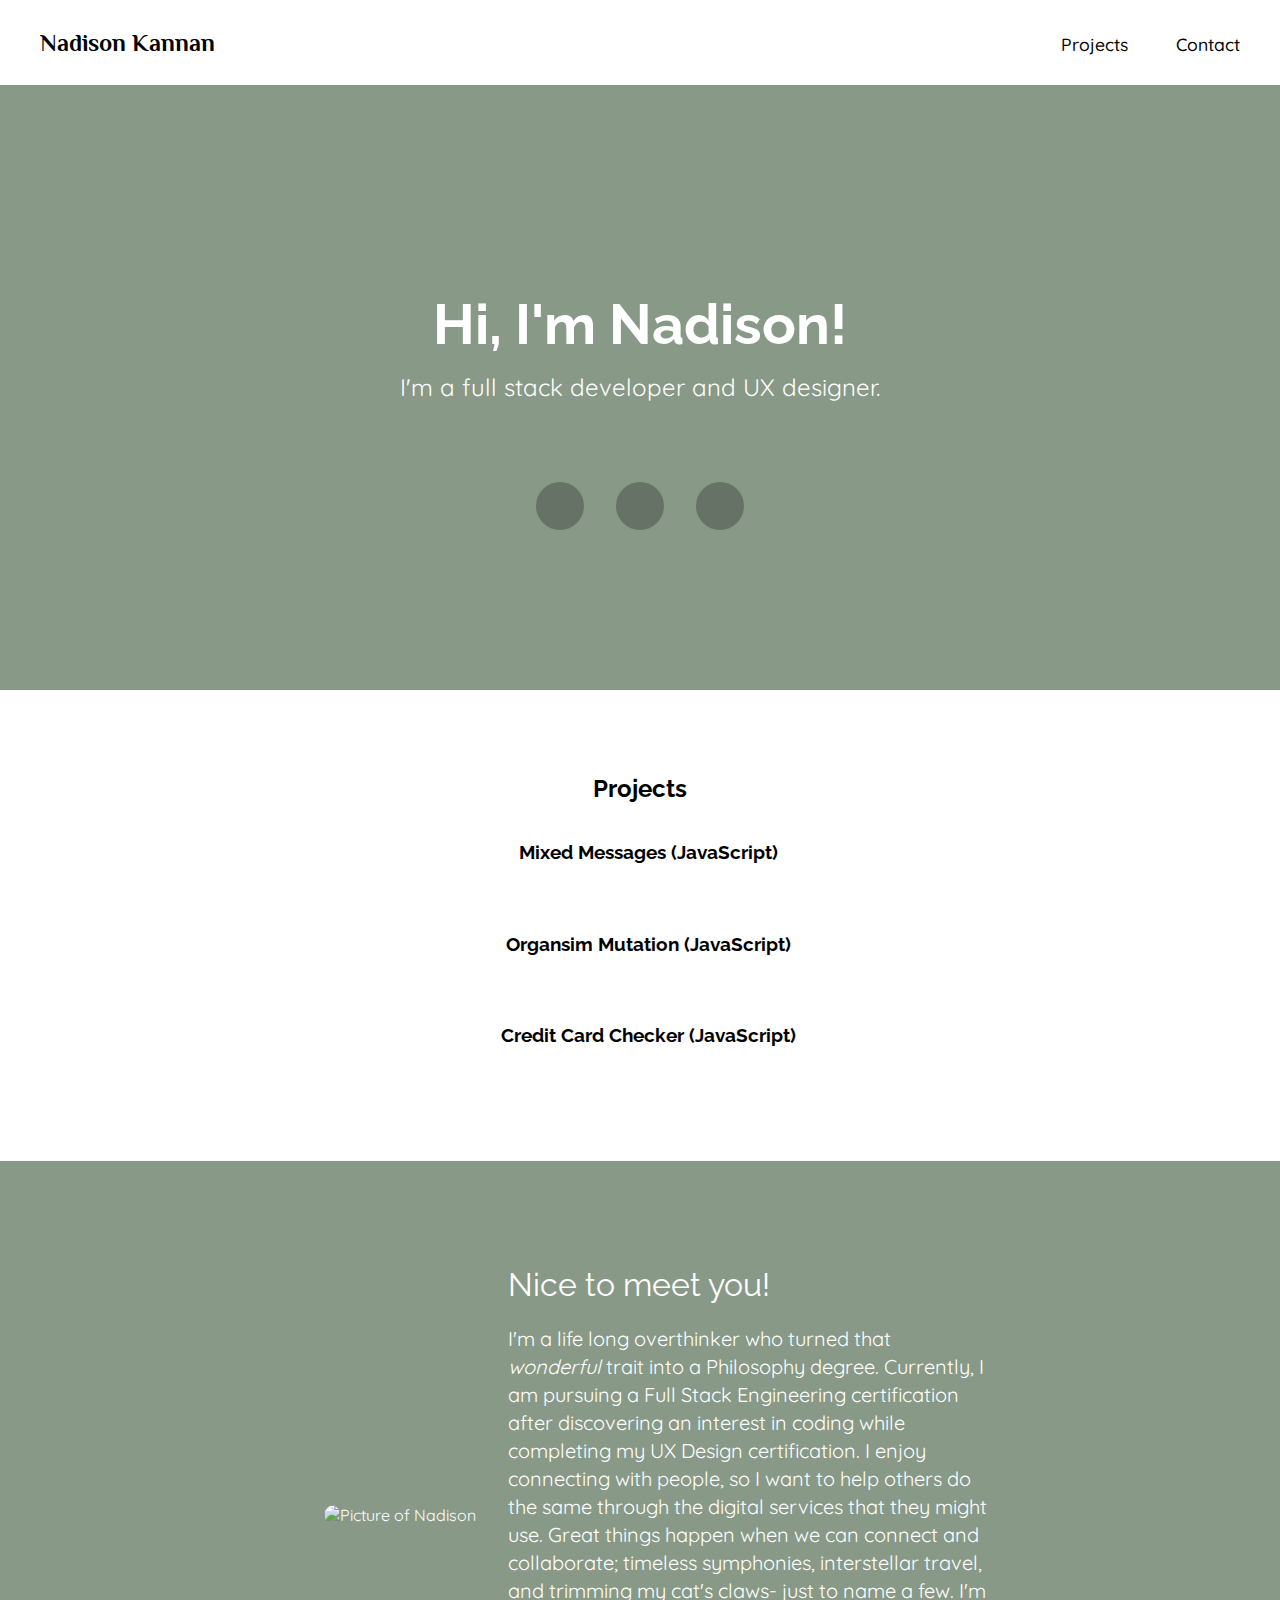
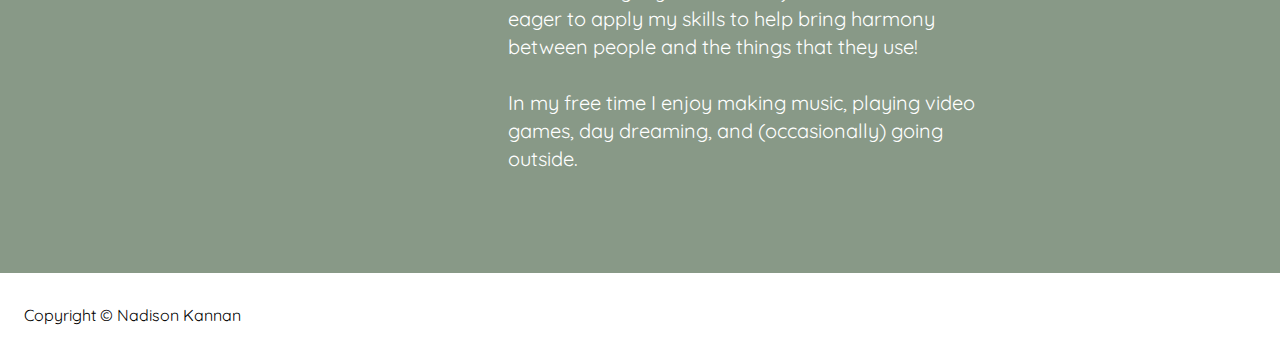
==== commit 8d38ea44: "Set scale and responsive design for desktop" ====
--- a/index.html
+++ b/index.html
@@ -148,7 +148,6 @@
                     <br><br>
                     In my free time I enjoy making music, playing video games, day dreaming, and (occasionally) going outside. </p>
             </div>
-            
         </div>
     </section>
 
--- a/resources/styles.css
+++ b/resources/styles.css
@@ -178,6 +178,8 @@
     padding: 2rem 0;
     background-color: #889987;
     color: white;
+    display: flex;
+    justify-content: center;
     /* border: 1px solid red; */
 }
 
@@ -189,10 +191,18 @@
 
 .about-countainer {
     display: flex;
-    flex-flow: row-reverse wrap;
-    justify-content: center;
-    margin: 0 2rem;
-    /* flex-flow: row-reverse wrap; */
+    flex-flow: row wrap;
+    justify-content: center;
+    align-items: center;
+    margin: 3rem 2rem;
+    /* border: 1px solid red; */
+    max-width: 75%;
+}
+
+.details-container {
+    /* border: 1px solid red; */
+    max-width: 30rem;
+    line-height: 1.5rem;
 }
 
 .details-container h3 {
@@ -207,18 +217,13 @@
     line-height: 1.75rem;
 }
 
-.details-container {
-    /* border: 1px solid red; */
-    max-width: 50%;
-    line-height: 1.5rem;
-}
-
 #portrait img {
     /* border: 1px solid red; */
     height: 35rem;
     width: auto;
     overflow: hidden;
     margin: 0 2rem;
+    border-radius: 5rem 0 0 5rem;
 }
 
 /* Footer */
